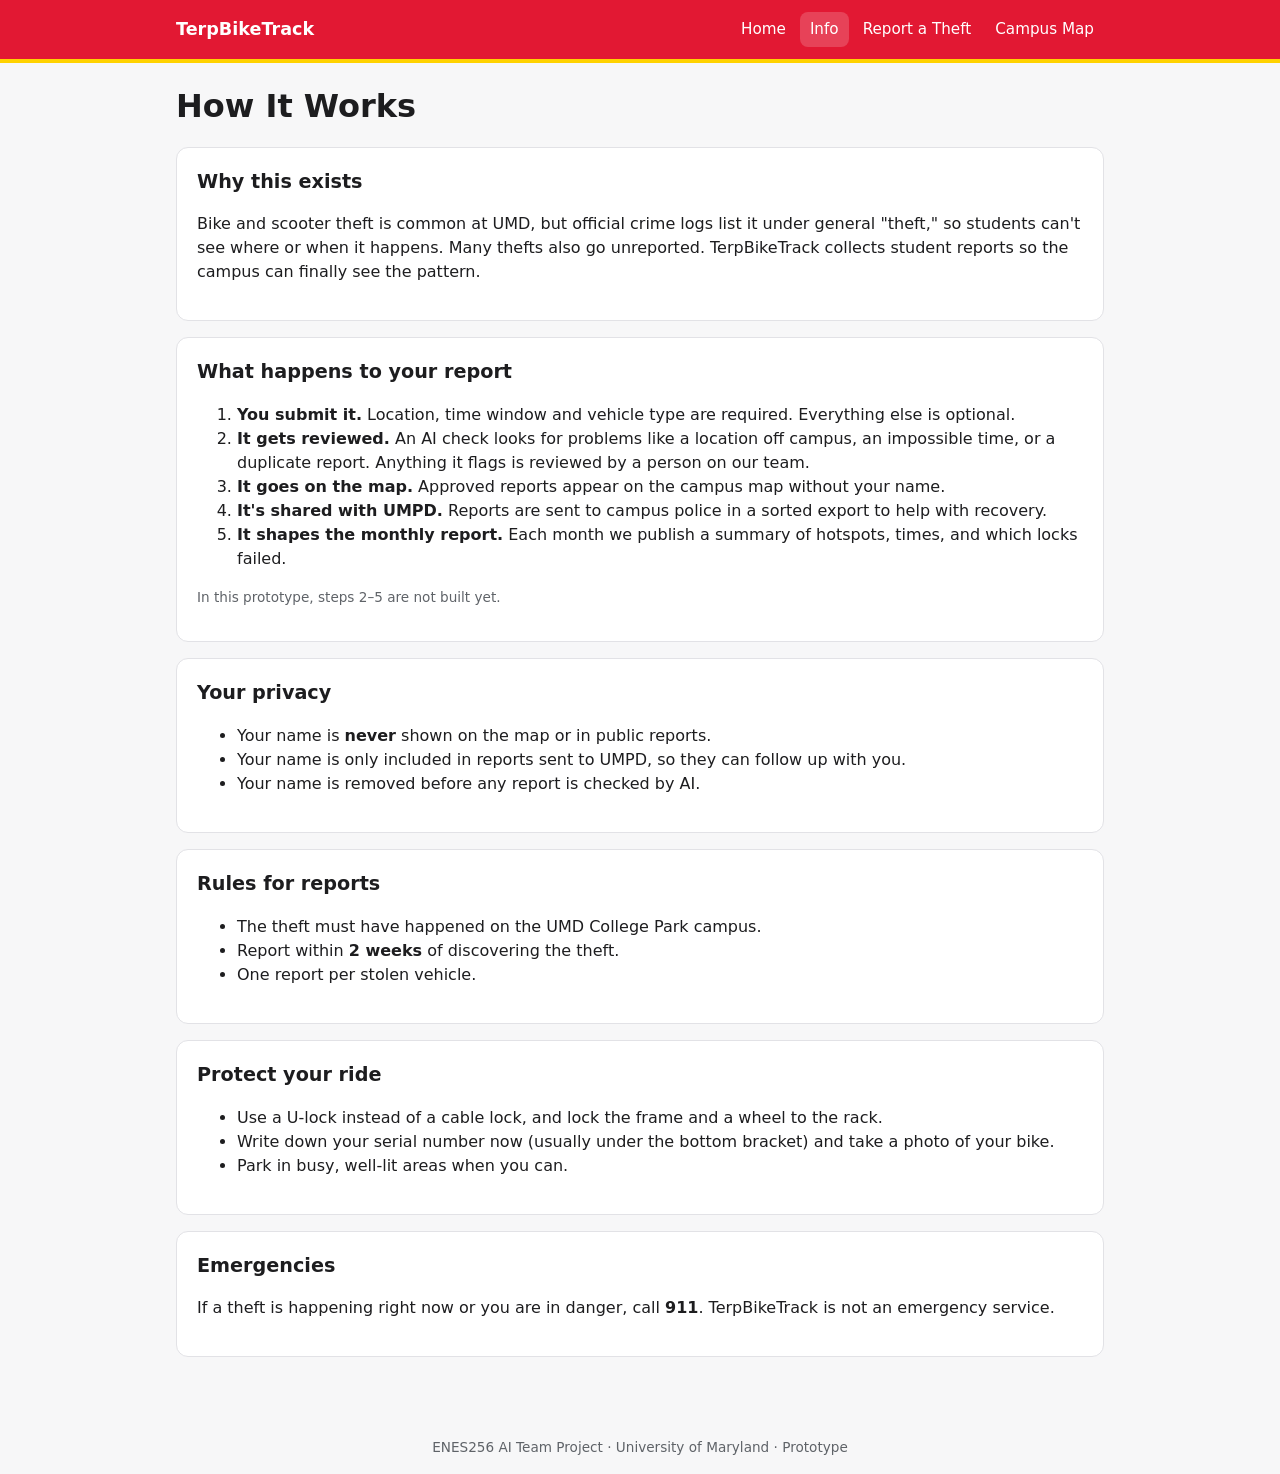
==== info.html @ a0241eef "Bare-bones TerpBikeTrack prototype" ====
<!doctype html>
<html lang="en">
<head>
  <meta charset="utf-8">
  <meta name="viewport" content="width=device-width, initial-scale=1">
  <title>How It Works – TerpBikeTrack</title>
  <link rel="stylesheet" href="css/style.css">
</head>
<body>
  <header class="site-header">
    <div class="inner">
      <a class="brand" href="index.html">TerpBikeTrack</a>
      <nav class="nav">
        <a href="index.html">Home</a>
        <a href="info.html" class="active">Info</a>
        <a href="report.html">Report a Theft</a>
        <a href="map.html">Campus Map</a>
      </nav>
    </div>
  </header>

  <main>
    <h1>How It Works</h1>

    <section class="panel">
      <h2>Why this exists</h2>
      <p>Bike and scooter theft is common at UMD, but official crime logs list it under general "theft," so students can't see where or when it happens. Many thefts also go unreported. TerpBikeTrack collects student reports so the campus can finally see the pattern.</p>
    </section>

    <section class="panel">
      <h2>What happens to your report</h2>
      <ol>
        <li><strong>You submit it.</strong> Location, time window and vehicle type are required. Everything else is optional.</li>
        <li><strong>It gets reviewed.</strong> An AI check looks for problems like a location off campus, an impossible time, or a duplicate report. Anything it flags is reviewed by a person on our team.</li>
        <li><strong>It goes on the map.</strong> Approved reports appear on the campus map without your name.</li>
        <li><strong>It's shared with UMPD.</strong> Reports are sent to campus police in a sorted export to help with recovery.</li>
        <li><strong>It shapes the monthly report.</strong> Each month we publish a summary of hotspots, times, and which locks failed.</li>
      </ol>
      <p class="hint">In this prototype, steps 2–5 are not built yet.</p>
    </section>

    <section class="panel">
      <h2>Your privacy</h2>
      <ul>
        <li>Your name is <strong>never</strong> shown on the map or in public reports.</li>
        <li>Your name is only included in reports sent to UMPD, so they can follow up with you.</li>
        <li>Your name is removed before any report is checked by AI.</li>
      </ul>
    </section>

    <section class="panel">
      <h2>Rules for reports</h2>
      <ul>
        <li>The theft must have happened on the UMD College Park campus.</li>
        <li>Report within <strong>2 weeks</strong> of discovering the theft.</li>
        <li>One report per stolen vehicle.</li>
      </ul>
    </section>

    <section class="panel">
      <h2>Protect your ride</h2>
      <ul>
        <li>Use a U-lock instead of a cable lock, and lock the frame and a wheel to the rack.</li>
        <li>Write down your serial number now (usually under the bottom bracket) and take a photo of your bike.</li>
        <li>Park in busy, well-lit areas when you can.</li>
      </ul>
    </section>

    <section class="panel">
      <h2>Emergencies</h2>
      <p>If a theft is happening right now or you are in danger, call <strong>911</strong>. TerpBikeTrack is not an emergency service.</p>
    </section>
  </main>

  <footer>ENES256 AI Team Project · University of Maryland · Prototype</footer>
</body>
</html>
---- css/style.css ----
:root {
  --red: #e21833;
  --red-dark: #b5122a;
  --gold: #ffd200;
  --ink: #1d1d1f;
  --muted: #5f6368;
  --bg: #f7f7f8;
  --card: #ffffff;
  --border: #e2e2e6;
  --radius: 12px;
}

* { box-sizing: border-box; }

body {
  margin: 0;
  font-family: system-ui, -apple-system, "Segoe UI", Roboto, sans-serif;
  color: var(--ink);
  background: var(--bg);
  line-height: 1.5;
}

a { color: var(--red); }

/* ---------- Header / nav ---------- */
.site-header {
  background: var(--red);
  color: #fff;
  border-bottom: 4px solid var(--gold);
}
.site-header .inner {
  max-width: 960px;
  margin: 0 auto;
  padding: 12px 16px;
  display: flex;
  flex-wrap: wrap;
  align-items: center;
  justify-content: space-between;
  gap: 8px;
}
.brand {
  color: #fff;
  text-decoration: none;
  font-weight: 700;
  font-size: 1.1rem;
}
.nav { display: flex; flex-wrap: wrap; gap: 4px; }
.nav a {
  color: #fff;
  text-decoration: none;
  padding: 6px 10px;
  border-radius: 8px;
  font-size: 0.95rem;
}
.nav a:hover, .nav a.active { background: rgba(255, 255, 255, 0.18); }

/* ---------- Layout ---------- */
main {
  max-width: 960px;
  margin: 0 auto;
  padding: 24px 16px 48px;
}
h1 { margin-top: 0; line-height: 1.2; }
.lead { font-size: 1.1rem; color: var(--muted); }

.banner {
  background: #fff8d6;
  border: 1px solid #f0d860;
  border-radius: var(--radius);
  padding: 10px 14px;
  font-size: 0.92rem;
  margin-bottom: 20px;
}

.cards {
  display: grid;
  grid-template-columns: repeat(auto-fit, minmax(220px, 1fr));
  gap: 16px;
  margin-top: 24px;
}
.card {
  background: var(--card);
  border: 1px solid var(--border);
  border-radius: var(--radius);
  padding: 20px;
  text-decoration: none;
  color: var(--ink);
  display: block;
}
a.card:hover { border-color: var(--red); }
.card h2 { margin: 0 0 6px; font-size: 1.15rem; color: var(--red); }
.card p { margin: 0; color: var(--muted); }

section.panel {
  background: var(--card);
  border: 1px solid var(--border);
  border-radius: var(--radius);
  padding: 20px;
  margin-bottom: 16px;
}
section.panel h2 { margin-top: 0; font-size: 1.2rem; }

.btn {
  display: inline-block;
  background: var(--red);
  color: #fff;
  border: none;
  border-radius: 10px;
  padding: 12px 20px;
  font-size: 1rem;
  font-weight: 600;
  text-decoration: none;
  cursor: pointer;
}
.btn:hover { background: var(--red-dark); }
.btn.secondary {
  background: #fff;
  color: var(--ink);
  border: 1px solid var(--border);
}

/* ---------- Form ---------- */
form .field { margin-bottom: 16px; }
form label { display: block; font-weight: 600; margin-bottom: 4px; }
.req { color: var(--red); }
.hint { font-size: 0.85rem; color: var(--muted); margin-top: 2px; }
input[type="text"], input[type="datetime-local"], select, textarea {
  width: 100%;
  padding: 10px;
  font: inherit;
  border: 1px solid var(--border);
  border-radius: 8px;
  background: #fff;
}
textarea { min-height: 80px; resize: vertical; }
.row { display: grid; grid-template-columns: 1fr 1fr; gap: 12px; }
@media (max-width: 560px) { .row { grid-template-columns: 1fr; } }

fieldset {
  border: 1px solid var(--border);
  border-radius: var(--radius);
  padding: 12px 16px 4px;
  margin: 0 0 16px;
}
legend { font-weight: 700; padding: 0 6px; }

.error {
  background: #fdecee;
  border: 1px solid #f3b4bd;
  color: #8a1022;
  border-radius: 8px;
  padding: 10px 12px;
  margin-bottom: 16px;
}
.success {
  background: #e9f7ee;
  border: 1px solid #a8dcb9;
  border-radius: var(--radius);
  padding: 20px;
}
.hidden { display: none; }

/* ---------- Maps ---------- */
#picker-map { height: 280px; border-radius: 8px; border: 1px solid var(--border); }
#campus-map { height: 70vh; min-height: 420px; border-radius: var(--radius); border: 1px solid var(--border); }

.legend {
  display: flex;
  flex-wrap: wrap;
  gap: 16px;
  margin: 12px 0;
  font-size: 0.92rem;
}
.dot {
  display: inline-block;
  width: 12px;
  height: 12px;
  border-radius: 50%;
  margin-right: 6px;
  vertical-align: middle;
}
.dot.parking { background: #1a73e8; }
.dot.theft { background: var(--red); }
#map-status { font-size: 0.9rem; color: var(--muted); }

footer {
  text-align: center;
  font-size: 0.85rem;
  color: var(--muted);
  padding: 16px;
}
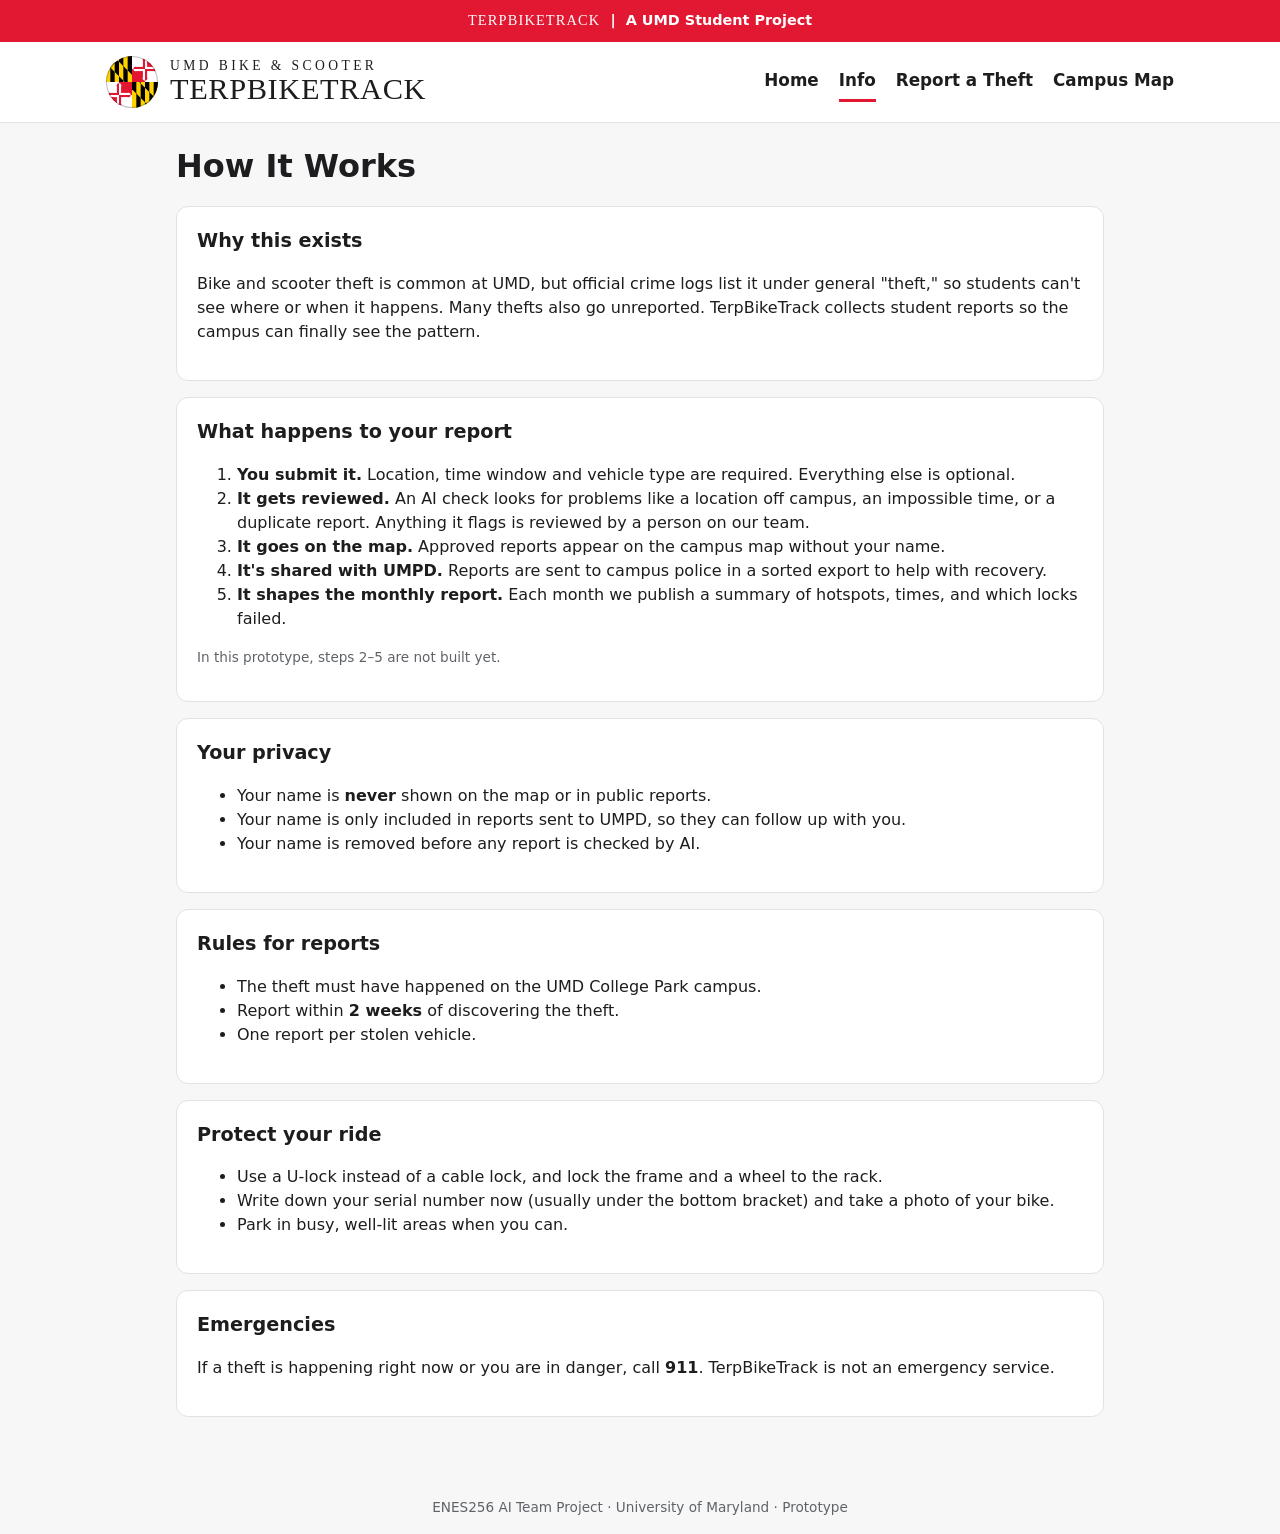
==== commit 7fa0acf7: "Updated Visual UI Updated Main Page Visuals" ====
--- a/info.html
+++ b/info.html
@@ -8,8 +8,17 @@
 </head>
 <body>
   <header class="site-header">
+    <div class="topbar">
+      <span class="topbar-name">TerpBikeTrack</span><span class="topbar-sep">|</span>A UMD Student Project
+    </div>
     <div class="inner">
-      <a class="brand" href="index.html">TerpBikeTrack</a>
+      <a class="brand" href="index.html">
+        <img class="brand-logo" src="img/logo.svg" alt="" width="52" height="52">
+        <span class="brand-text">
+          <span class="brand-small">UMD Bike &amp; Scooter</span>
+          <span class="brand-big">TerpBikeTrack</span>
+        </span>
+      </a>
       <nav class="nav">
         <a href="index.html">Home</a>
         <a href="info.html" class="active">Info</a>
--- a/css/style.css
+++ b/css/style.css
@@ -23,36 +23,70 @@
 a { color: var(--red); }
 
 /* ---------- Header / nav ---------- */
+/* Two parts, like umd.edu: a thin red bar on top, then a white bar with logo + nav */
 .site-header {
+  background: #fff;
+  border-bottom: 1px solid var(--border);
+}
+.topbar {
   background: var(--red);
   color: #fff;
-  border-bottom: 4px solid var(--gold);
-}
+  text-align: center;
+  padding: 10px 16px;
+  font-size: 0.9rem;
+  font-weight: 600;
+}
+.topbar-name {
+  font-family: Georgia, "Times New Roman", serif;
+  font-weight: 400;
+  text-transform: uppercase;
+  letter-spacing: 0.08em;
+}
+.topbar-sep { margin: 0 10px; }
 .site-header .inner {
-  max-width: 960px;
+  max-width: 1100px;
   margin: 0 auto;
-  padding: 12px 16px;
+  padding: 14px 16px;
   display: flex;
   flex-wrap: wrap;
   align-items: center;
   justify-content: space-between;
-  gap: 8px;
+  gap: 12px;
 }
 .brand {
-  color: #fff;
+  display: flex;
+  align-items: center;
+  gap: 12px;
+  color: var(--ink);
+  text-decoration: none;
+}
+.brand-logo { flex-shrink: 0; }
+.brand-text {
+  display: flex;
+  flex-direction: column;
+  font-family: Georgia, "Times New Roman", serif;
+  text-transform: uppercase;
+  line-height: 1;
+}
+.brand-small { font-size: 0.85rem; letter-spacing: 0.25em; }
+.brand-big { font-size: 1.9rem; letter-spacing: 0.02em; margin-top: 2px; }
+.nav { display: flex; flex-wrap: wrap; gap: 4px 20px; }
+.nav a {
+  color: var(--ink);
   text-decoration: none;
   font-weight: 700;
-  font-size: 1.1rem;
-}
-.nav { display: flex; flex-wrap: wrap; gap: 4px; }
-.nav a {
-  color: #fff;
-  text-decoration: none;
-  padding: 6px 10px;
-  border-radius: 8px;
-  font-size: 0.95rem;
-}
-.nav a:hover, .nav a.active { background: rgba(255, 255, 255, 0.18); }
+  font-size: 1.05rem;
+  padding: 6px 0;
+  border-bottom: 3px solid transparent;
+}
+.nav a:hover, .nav a.active { border-bottom-color: var(--red); }
+@media (max-width: 600px) {
+  .topbar-name, .topbar-sep { display: none; }
+  .brand-big { font-size: 1.5rem; }
+  .brand-logo { width: 44px; height: 44px; }
+  .nav { gap: 4px 16px; }
+  .nav a { font-size: 0.95rem; }
+}
 
 /* ---------- Layout ---------- */
 main {
